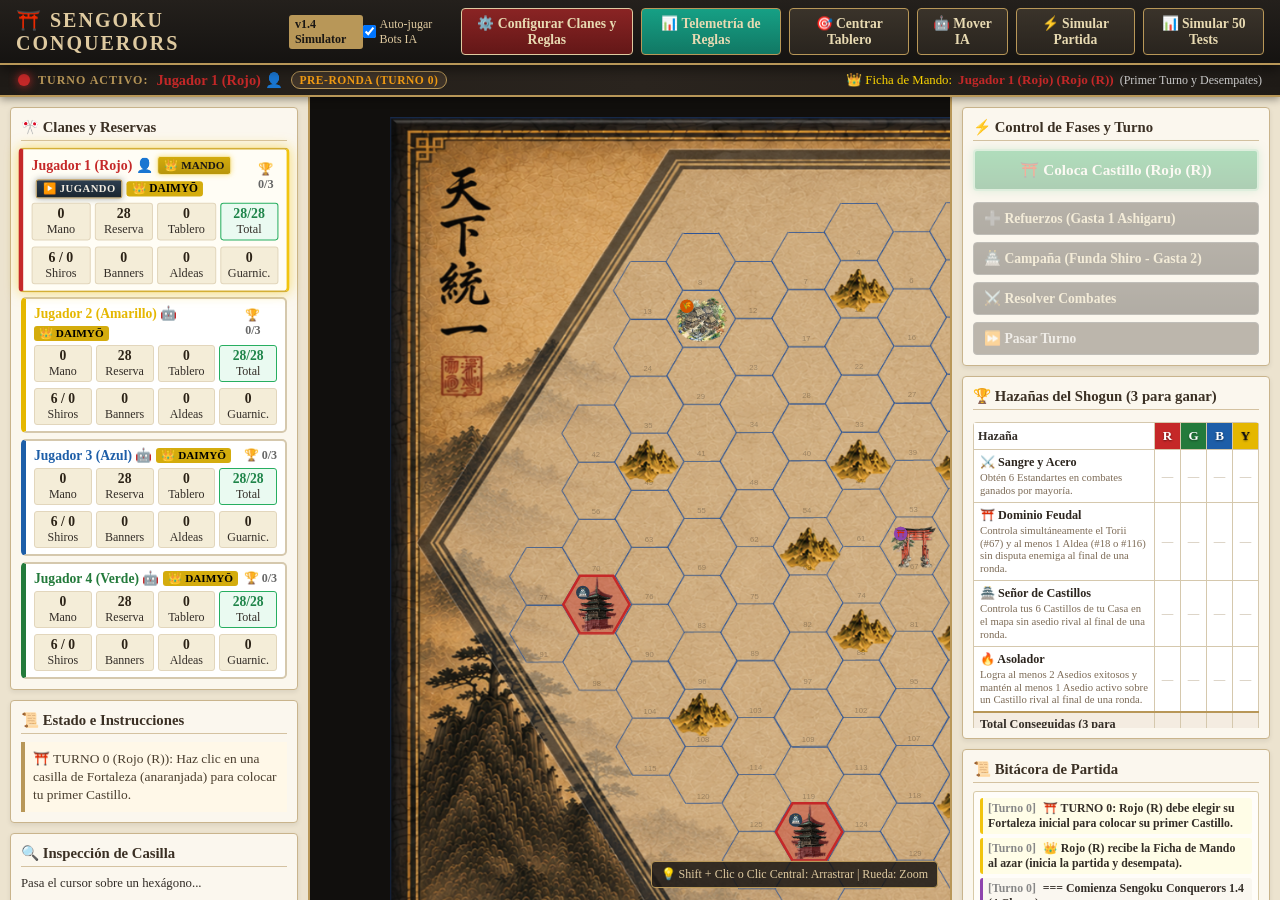
==== index.html @ 1e269d8f "feat: initial commit for Sengoku Conquerors Simulator (Ruleset v1.4 with Coronation & Regicide)" ====
<!DOCTYPE html>
<html lang="es">
<head>
    <meta charset="UTF-8">
    <meta name="viewport" content="width=device-width, initial-scale=1.0">
    <title>Sengoku Conquerors 1.4 - Simulador Táctico</title>
    <link rel="stylesheet" href="style.css">
</head>
<body>

    <!-- Header Navigation -->
    <header>
        <div class="brand">
            <h1>⛩️ Sengoku Conquerors</h1>
            <span class="version-tag">v1.4 Simulator</span>
        </div>
        <div class="top-controls">
            <label style="font-size:0.75rem; color:#dfcaa0; display:flex; align-items:center; gap:4px; cursor:pointer; margin-right:4px;">
                <input type="checkbox" id="chkAutoAi" checked> Auto-jugar Bots IA
            </label>
            <button id="btnOpenConfig" class="primary">⚙️ Configurar Clanes y Reglas</button>
            <button id="btnOpenTelemetry" style="background: linear-gradient(180deg, #16a085 0%, #117864 100%);">📊 Telemetría de Reglas</button>
            <button id="btnResetView">🎯 Centrar Tablero</button>
            <button id="btnAiMove">🤖 Mover IA</button>
            <button id="btnSimulateMatch">⚡ Simular Partida</button>
            <button id="btnSimulate50">📊 Simular 50 Tests</button>
        </div>
    </header>

    <!-- Marcador de Control de Turno y Mando (Ruleset.pdf v1.4) -->
    <div id="turnControlBar" class="turn-control-bar">
        <div class="turn-indicator">
            <span class="turn-dot" id="turnDot"></span>
            <span class="turn-label">TURNO ACTIVO:</span>
            <b id="turnPlayerName" style="color: #e74c3c;">Jugador 1 (Rojo)</b>
            <span class="phase-pill" id="turnPhaseBadge">PRE-RONDA (TURNO 0)</span>
        </div>
        <div class="mando-indicator" id="mandoBadgeContainer">
            <span style="font-size:0.8rem; color:#ffd700;">👑 Ficha de Mando:</span>
            <b id="mandoPlayerName" style="color:#fff;">Rojo</b>
            <span style="font-size:0.75rem; color:#ccc;">(Primer Turno y Desempates)</span>
        </div>
    </div>

    <!-- Banner de Ronda de Coronación y Regicidio -->
    <div id="coronationBanner" class="coronation-banner" style="display:none;">
        <div class="coronation-banner-content">
            <span class="coronation-icon">👑⚔️</span>
            <span id="coronationText"><b>RONDA DE CORONACIÓN:</b> ¡El Aspirante marcha hacia Kioto! ¡Los demás clanes deben aliarse para cometer REGICIDIO!</span>
        </div>
    </div>

    <!-- Main Workspace -->
    <div class="main-container">

        <!-- Left Sidebar: Multi-player Scoreboard & Hex Inspector -->
        <aside class="sidebar">
            <div class="panel-card">
                <h3>🎌 Clanes y Reservas</h3>
                <div id="scoreboardList" class="scoreboard-list">
                    <!-- Cards for each player populated by app.js -->
                </div>
            </div>

            <div class="panel-card">
                <h3>📜 Estado e Instrucciones</h3>
                <div id="actionPrompt" class="prompt-bar">
                    Cargando partida...
                </div>
            </div>

            <!-- Panel Didáctico de Desglose de Combates (Regla 1.4) -->
            <div class="panel-card" id="combatResolutionCard" style="display:none; border-left: 4px solid #c0392b; background:#fffcf9;">
                <div style="display:flex; justify-content:space-between; align-items:center; border-bottom:1px solid #ebd5c8; padding-bottom:4px; margin-bottom:6px;">
                    <h3 style="margin:0; color:#962d22; font-size:0.86rem; display:flex; align-items:center; gap:4px;">
                        ⚔️ Desglose de Combate (Regla 1.4)
                    </h3>
                    <button id="btnCloseCombatCard" style="padding:1px 6px; font-size:0.7rem; background:#dfcaa0; color:#222; border:none; border-radius:3px; cursor:pointer;">✕</button>
                </div>
                <div id="combatResolutionContent" style="font-size:0.76rem; line-height:1.45;">
                    <!-- Rellenado dinámicamente tras cada combate -->
                </div>
            </div>

            <div class="panel-card">
                <h3>🔍 Inspección de Casilla</h3>
                <div id="hexInfoBox" style="font-size:0.8rem; line-height:1.4;">
                    Pasa el cursor sobre un hexágono...
                </div>
            </div>
        </aside>

        <!-- Center: Interactive Canvas -->
        <main class="canvas-wrapper" id="canvasContainer">
            <canvas id="boardCanvas"></canvas>
            <div class="canvas-floating-controls">
                <span style="color:#dfcaa0; font-size:0.75rem;">💡 Shift + Clic o Clic Central: Arrastrar | Rueda: Zoom</span>
            </div>
        </main>

        <!-- Right Sidebar: Actions, Feats & Log -->
        <aside class="sidebar right">
            <div class="panel-card">
                <h3>⚡ Control de Fases y Turno</h3>
                <div class="action-buttons-group">
                    <!-- Big Prominent Flow Transition Button -->
                    <button id="btnNextPhase" class="primary flow-btn">🏹 Pasar a Fase de Maniobras</button>
                    
                    <button id="btnReinforce">➕ Refuerzos (Gasta 1 Ashigaru)</button>
                    <button id="btnCampaign">🏯 Campaña (Funda Shiro - Gasta 2)</button>
                    <button id="btnResolveCombats">⚔️ Resolver Combates</button>
                    <button id="btnPassTurn" style="background:#4a3f35; color:#ddd;">⏩ Pasar Turno</button>
                </div>
            </div>

            <div class="panel-card">
                <h3>🏆 Hazañas del Shogun (3 para ganar)</h3>
                <div id="featsTableContainer" style="overflow-x: auto; max-height: 310px; overflow-y: auto;">
                    <table class="feats-matrix-table" id="featsMatrixTable">
                        <thead>
                            <tr>
                                <th style="text-align:left;">Hazaña</th>
                                <th class="clan-th" style="background:#c52828;" title="Clan Rojo (R)">R</th>
                                <th class="clan-th" style="background:#237a3b;" title="Clan Verde (G)">G</th>
                                <th class="clan-th" style="background:#1d5ea8;" title="Clan Azul (B)">B</th>
                                <th class="clan-th" style="background:#e5b700; color:#111;" title="Clan Amarillo (Y)">Y</th>
                            </tr>
                        </thead>
                        <tbody id="featsTableBody">
                            <!-- Populated dynamically by app.js -->
                        </tbody>
                        <tfoot id="featsTableFoot">
                            <!-- Summary row: Total hazañas por clan -->
                        </tfoot>
                    </table>
                </div>
            </div>

            <div class="panel-card" style="flex: 1; display:flex; flex-direction:column;">
                <h3>📜 Bitácora de Partida</h3>
                <div id="actionLogBox" class="log-box" style="flex:1;">
                    <!-- Log entries -->
                </div>
            </div>
        </aside>

    </div>

    <!-- Modal: Configuración de Jugadores y Reglas -->
    <div id="configModal" class="modal-overlay">
        <div class="modal-content">
            <h2>⚙️ Configuración de Clanes y Reglamento</h2>
            
            <div style="font-size:0.85rem; color:#665544; margin-bottom:4px;">
                Configura los participantes (2 a 4 Clanes) y ajusta las variables de juego para probar variantes:
            </div>

            <div class="modal-field">
                <label for="cfgPlayerCount"><b>Número de Clanes en Partida:</b></label>
                <select id="cfgPlayerCount">
                    <option value="2">2 Clanes (Duelo 1v1 - Sin rotación de Mando)</option>
                    <option value="3">3 Clanes</option>
                    <option value="4" selected>4 Clanes (Recomendado - 4 Fortalezas)</option>
                </select>
            </div>

            <!-- Player Slots Grid -->
            <div class="player-config-grid" id="playerSlotsContainer">
                <!-- Slot 1 -->
                <div class="player-config-card" id="slot1">
                    <div style="font-weight:bold; color:#111;">Clan 1 (Primer Turno / Mando)</div>
                    <div class="modal-field">
                        <label>Nombre:</label>
                        <input type="text" id="p1Name" value="Jugador 1 (Rojo)">
                    </div>
                    <div class="modal-field">
                        <label>Casa:</label>
                        <select id="p1Clan">
                            <option value="rojo" selected>Clan Rojo (Carmín)</option>
                            <option value="amarillo">Clan Amarillo (Dorado)</option>
                            <option value="azul">Clan Azul (Cobalto)</option>
                            <option value="verde">Clan Verde (Esmeralda)</option>
                        </select>
                    </div>
                    <div class="modal-field">
                        <label>Control:</label>
                        <select id="p1Type">
                            <option value="human" selected>Humano (Tú / Amigo)</option>
                            <option value="ai">Bot IA</option>
                        </select>
                    </div>
                </div>

                <!-- Slot 2 -->
                <div class="player-config-card" id="slot2">
                    <div style="font-weight:bold; color:#111;">Clan 2</div>
                    <div class="modal-field">
                        <label>Nombre:</label>
                        <input type="text" id="p2Name" value="Jugador 2 (Amarillo)">
                    </div>
                    <div class="modal-field">
                        <label>Casa:</label>
                        <select id="p2Clan">
                            <option value="rojo">Clan Rojo (Carmín)</option>
                            <option value="amarillo" selected>Clan Amarillo (Dorado)</option>
                            <option value="azul">Clan Azul (Cobalto)</option>
                            <option value="verde">Clan Verde (Esmeralda)</option>
                        </select>
                    </div>
                    <div class="modal-field">
                        <label>Control:</label>
                        <select id="p2Type">
                            <option value="human">Humano (Tú / Amigo)</option>
                            <option value="ai" selected>Bot IA</option>
                        </select>
                    </div>
                </div>

                <!-- Slot 3 -->
                <div class="player-config-card" id="slot3">
                    <div style="font-weight:bold; color:#111;">Clan 3</div>
                    <div class="modal-field">
                        <label>Nombre:</label>
                        <input type="text" id="p3Name" value="Jugador 3 (Azul)">
                    </div>
                    <div class="modal-field">
                        <label>Casa:</label>
                        <select id="p3Clan">
                            <option value="rojo">Clan Rojo (Carmín)</option>
                            <option value="amarillo">Clan Amarillo (Dorado)</option>
                            <option value="azul" selected>Clan Azul (Cobalto)</option>
                            <option value="verde">Clan Verde (Esmeralda)</option>
                        </select>
                    </div>
                    <div class="modal-field">
                        <label>Control:</label>
                        <select id="p3Type">
                            <option value="human">Humano (Tú / Amigo)</option>
                            <option value="ai" selected>Bot IA</option>
                        </select>
                    </div>
                </div>

                <!-- Slot 4 -->
                <div class="player-config-card" id="slot4" style="opacity:1;">
                    <div style="font-weight:bold; color:#111;">Clan 4</div>
                    <div class="modal-field">
                        <label>Nombre:</label>
                        <input type="text" id="p4Name" value="Jugador 4 (Verde)">
                    </div>
                    <div class="modal-field">
                        <label>Casa:</label>
                        <select id="p4Clan">
                            <option value="rojo">Clan Rojo (Carmín)</option>
                            <option value="amarillo">Clan Amarillo (Dorado)</option>
                            <option value="azul">Clan Azul (Cobalto)</option>
                            <option value="verde" selected>Clan Verde (Esmeralda)</option>
                        </select>
                    </div>
                    <div class="modal-field">
                        <label>Control:</label>
                        <select id="p4Type">
                            <option value="human">Humano (Tú / Amigo)</option>
                            <option value="ai" selected>Bot IA</option>
                        </select>
                    </div>
                </div>
            </div>

            <!-- Modificadores de Reglas para Pruebas -->
            <div style="font-weight:bold; color:#3b3024; margin-top:6px; border-top:1px solid #d5c8ad; padding-top:8px;">
                🛠️ Ajustes de Reglamento para Pruebas:
            </div>
            <div class="rules-config-grid">
                <div class="modal-field">
                    <label>Reclutamiento Base:</label>
                    <input type="number" id="ruleDrawBase" value="3" min="1" max="10">
                </div>
                <div class="modal-field">
                    <label>Bonus por Aldea (+1 Leva):</label>
                    <input type="number" id="ruleAldeaBonus" value="1" min="0" max="5">
                </div>
                <div class="modal-field">
                    <label>Coste de Campaña:</label>
                    <input type="number" id="ruleCampaignCost" value="2" min="1" max="5">
                </div>
                <div class="modal-field">
                    <label>Movimientos por Turno:</label>
                    <input type="number" id="ruleMaxMoves" value="3" min="1" max="10">
                </div>
                <div class="modal-field">
                    <label>Hazañas para Ganar:</label>
                    <input type="number" id="ruleFeatsToWin" value="3" min="1" max="7">
                </div>
                <div class="modal-field">
                    <label>Reserva de Tropas:</label>
                    <input type="number" id="ruleReserveTroops" value="28" min="5" max="50">
                </div>
            </div>

            <div style="display:flex; justify-content:flex-end; gap:8px; margin-top:12px;">
                <button onclick="document.getElementById('configModal').style.display='none'">Cerrar</button>
                <button id="btnStartGameConfirm" class="primary">🎌 Iniciar Partida (Turno 0)</button>
            </div>
        </div>
    </div>

    <!-- Modal: Dashboard de Telemetría de Reglas v1.4 -->
    <div id="telemetryModal" class="modal-overlay">
        <div class="modal-content" style="max-width: 760px;">
            <h2>📊 Dashboard de Telemetría y Balance (Reglamento v1.4)</h2>
            <div style="font-size:0.85rem; color:#665544; margin-bottom:12px;">
                Métricas en vivo para evaluar cómo se comportan las reglas físicas al ser interpretadas en simulación:
            </div>

            <div class="telemetry-grid">
                <!-- Card 1: Combates y Mayorías -->
                <div class="telemetry-card">
                    <h4>⚔️ Combates y Mayorías</h4>
                    <div class="telemetry-stat"><span class="t-label">Combates Totales:</span> <b id="statCombatsTotal">0</b></div>
                    <div class="telemetry-stat"><span class="t-label">Victorias Mayoría (B - 1):</span> <b id="statCombatsMajority">0</b></div>
                    <div class="telemetry-stat"><span class="t-label">Choques Paridad (Iguales):</span> <b id="statCombatsEqual">0</b></div>
                    <div class="telemetry-stat"><span class="t-label">Estandartes Ganados:</span> <b id="statBannersAwarded" style="color:#c52828;">0</b></div>
                    <div class="telemetry-stat"><span class="t-label">Mitigaciones Guarnición:</span> <b id="statGarrisonSaves" style="color:#27ae60;">0</b></div>
                    <div class="telemetry-stat"><span class="t-label">Soporte Asedio Defendido:</span> <b id="statSiegeSupports" style="color:#c0392b;">0</b></div>
                    <div class="telemetry-stat"><span class="t-label">🏃 Retiradas con Honor:</span> <b id="statTacticalRetreats" style="color:#2980b9;">0</b></div>
                    <div class="telemetry-stat"><span class="t-label">🚩 Gritos de Guerra:</span> <b id="statBannersSpentWarCry" style="color:#d35400;">0</b></div>
                    <div class="telemetry-stat"><span class="t-label">⚔️ Combates con Flanqueo:</span> <b id="statFlankingCombats" style="color:#16a085;">0</b></div>
                    <div class="telemetry-stat"><span class="t-label">👑 Daimyōs Caídos:</span> <b id="statLeadersDefeated" style="color:#e67e22;">0</b></div>
                </div>

                <!-- Card 2: Castillos y Asedios -->
                <div class="telemetry-card">
                    <h4>🏯 Fortalezas y Asedios</h4>
                    <div class="telemetry-stat"><span class="t-label">Campañas Fundadas:</span> <b id="statCampaignsExecuted">0</b></div>
                    <div class="telemetry-stat"><span class="t-label">Castillos Activos en Mapa:</span> <b id="statActiveShiros">0</b></div>
                    <div class="telemetry-stat"><span class="t-label">Castillos Libres (Sin Asedio):</span> <b id="statUnbesiegedShiros">0</b></div>
                    <div class="telemetry-stat"><span class="t-label">Guarniciones Fijas:</span> <b id="statGarrisonsFormed">0</b></div>
                    <div class="telemetry-stat"><span class="t-label">Asedios Exitosos:</span> <b id="statSiegesSuccess">0</b></div>
                    <div class="telemetry-stat"><span class="t-label">Asedios Repelidos:</span> <b id="statSiegesRepelled" style="color:#27ae60;">0</b></div>
                </div>

                <!-- Card 3: Puntos de Interés y Maniobras -->
                <div class="telemetry-card">
                    <h4>🌾 Aldeas, Torii y Maniobras</h4>
                    <div class="telemetry-stat"><span class="t-label">Levas Extra por Aldeas:</span> <b id="statAldeaExtraTroops" style="color:#d35400;">0</b></div>
                    <div class="telemetry-stat"><span class="t-label">1ª Aldea Reclamada:</span> <b id="statFirstAldeaTurn">-</b></div>
                    <div class="telemetry-stat"><span class="t-label">1er Torii Reclamado:</span> <b id="statFirstToriiTurn">-</b></div>
                    <div class="telemetry-stat"><span class="t-label">Refuerzos Desplegados:</span> <b id="statReinforcementsPlaced">0</b></div>
                    <div class="telemetry-stat"><span class="t-label">Movimientos Realizados:</span> <b id="statTotalMoves">0</b></div>
                </div>

                <!-- Card 4: Tablero de Hazañas (4 Oficiales) -->
                <div class="telemetry-card">
                    <h4>🏆 Progreso de 4 Hazañas</h4>
                    <div class="telemetry-stat"><span class="t-label">⚔️ Sangre y Acero (5 Banners):</span> <b id="statFeatBanners">0</b></div>
                    <div class="telemetry-stat"><span class="t-label">⛩️ Dominio Feudal (Torii+Aldea):</span> <b id="statFeatAldea">0</b></div>
                    <div class="telemetry-stat"><span class="t-label">🏯 Señor de Castillos (5 Libres):</span> <b id="statFeatShiros">0</b></div>
                    <div class="telemetry-stat"><span class="t-label">🔥 Asolador (1 Asedio Activo):</span> <b id="statFeatSiege">0</b></div>
                </div>

                <!-- Card 5: Dinámica del Mando y Fin de Partida -->
                <div class="telemetry-card">
                    <h4>👑 Mando y Ronda Final</h4>
                    <div class="telemetry-stat"><span class="t-label">Poseedor del Mando:</span> <b id="statMandoHolder">-</b></div>
                    <div class="telemetry-stat"><span class="t-label">Ronda Final Activada:</span> <b id="statFinalRoundStatus">No</b></div>
                    <div class="telemetry-stat"><span class="t-label">Ronda de Activación:</span> <b id="statFinalRoundTurn">-</b></div>
                    <div class="telemetry-stat"><span class="t-label">Desempates por Mando:</span> <b id="statMandoTiebreaks">0</b></div>
                </div>

                <!-- Card 6: Ley de Conservación -->
                <div class="telemetry-card">
                    <h4>🔒 Auditoría Estricta</h4>
                    <div class="telemetry-stat"><span class="t-label">Conservación de Tropas:</span> <b style="color:#27ae60;">28 / 28 (100%)</b></div>
                    <div class="telemetry-stat" style="font-size:0.75rem; color:#666; margin-top:4px;">
                        <span>Mano + Reserva + Tablero (Móviles, Guarniciones y Asedios) es matemáticamente inviolable.</span>
                    </div>
                </div>
            </div>

            <div style="display:flex; justify-content:flex-end; gap:8px; margin-top:16px;">
                <button onclick="document.getElementById('telemetryModal').style.display='none'">Cerrar Dashboard</button>
            </div>
        </div>
    </div>

    <!-- Modal: Reacciones Opcionales de Combate (Regla v1.4) -->
    <div id="reactionModal" class="modal-overlay" style="display:none; z-index:1000;">
        <div class="modal-content" style="max-width: 530px; border: 2px solid #b89758; background: #fffcf9;">
            <h2 style="color: #962d22; font-size: 1.15rem; display: flex; align-items: center; gap: 8px;">
                ⚔️ Opciones de Reacción en Combate (Hex #<span id="reactionHexId">-</span>)
            </h2>
            <div id="reactionCombatDesc" style="font-size: 0.82rem; color: #4a3f35; line-height: 1.45; background: #fdf6e7; padding: 10px; border-radius: 5px; border-left: 4px solid #b89758;">
                <!-- Desglose de fuerzas y bajas base -->
            </div>

            <div id="reactionOptionsContainer" style="display: flex; flex-direction: column; gap: 8px; margin-top: 8px;">
                <!-- Opciones interactivas con checkbox -->
            </div>

            <div style="display: flex; justify-content: flex-end; gap: 10px; margin-top: 14px; border-top: 1px solid #ebd5c8; padding-top: 10px;">
                <button id="btnSkipReactions" style="background: #665544; color: #fff;">⏩ No Usar Reacciones</button>
                <button id="btnConfirmReactions" class="primary" style="background: linear-gradient(180deg, #27ae60 0%, #1e8449 100%);">⚔️ Confirmar y Resolver</button>
            </div>
        </div>
    </div>

    <!-- Scripts -->
    <script src="js/hex_grid_data.js"></script>
    <script src="js/game_engine.js"></script>
    <script src="js/renderer.js"></script>
    <script src="js/app.js"></script>
</body>
</html>
---- style.css ----
/* Sengoku Conquerors 1.4 - Simulator Stylesheet */
* {
    box-sizing: border-box;
    margin: 0;
    padding: 0;
    font-family: 'Georgia', 'Noto Serif', serif;
}

body {
    background-color: #1a1714;
    color: #332d27;
    height: 100vh;
    display: flex;
    flex-direction: column;
    overflow: hidden;
}

/* Header & Top Bar */
header {
    background: linear-gradient(180deg, #24201c 0%, #151311 100%);
    border-bottom: 2px solid #b89758;
    color: #e8dab2;
    padding: 8px 16px;
    display: flex;
    justify-content: space-between;
    align-items: center;
    box-shadow: 0 4px 12px rgba(0,0,0,0.5);
    z-index: 10;
}

.brand {
    display: flex;
    align-items: center;
    gap: 12px;
}

.brand h1 {
    font-size: 1.25rem;
    letter-spacing: 2px;
    color: #dfcaa0;
    text-transform: uppercase;
}

.brand .version-tag {
    background: #b89758;
    color: #1a1714;
    font-size: 0.75rem;
    font-weight: bold;
    padding: 2px 6px;
    border-radius: 3px;
}

.top-controls {
    display: flex;
    gap: 8px;
    align-items: center;
}

button {
    background: linear-gradient(180deg, #3a332a 0%, #29241e 100%);
    color: #e8dab2;
    border: 1px solid #b89758;
    padding: 6px 14px;
    font-size: 0.85rem;
    cursor: pointer;
    border-radius: 4px;
    transition: all 0.2s ease;
    font-weight: bold;
}

button:hover:not(:disabled) {
    background: #b89758;
    color: #1a1714;
    box-shadow: 0 0 8px #b89758;
}

button:disabled {
    opacity: 0.35;
    cursor: not-allowed;
    border-color: #555;
}

button.primary {
    background: linear-gradient(180deg, #8a2424 0%, #631717 100%);
    border-color: #dfcaa0;
}

button.primary:hover:not(:disabled) {
    background: #a82e2e;
    color: #fff;
}

/* Big Flow Transition Button */
.flow-btn {
    font-size: 0.95rem !important;
    padding: 10px 14px !important;
    background: linear-gradient(180deg, #27ae60 0%, #1e8449 100%) !important;
    border: 2px solid #a9dfbf !important;
    box-shadow: 0 0 10px rgba(39, 174, 96, 0.4);
    color: #ffffff !important;
    text-align: center !important;
    margin-bottom: 4px;
}

.flow-btn:hover:not(:disabled) {
    background: #2ecc71 !important;
    box-shadow: 0 0 14px rgba(46, 204, 113, 0.7);
}

/* Main Layout */
.main-container {
    display: flex;
    flex: 1;
    height: calc(100vh - 54px);
    overflow: hidden;
}

/* Sidebars */
.sidebar {
    width: 310px;
    background: #ece3cf;
    border-right: 2px solid #b89758;
    display: flex;
    flex-direction: column;
    padding: 10px;
    gap: 10px;
    overflow-y: auto;
    box-shadow: 2px 0 10px rgba(0,0,0,0.3);
}

.sidebar.right {
    width: 330px;
    border-right: none;
    border-left: 2px solid #b89758;
}

.panel-card {
    background: #fbf7ee;
    border: 1px solid #c9b48c;
    border-radius: 4px;
    padding: 10px;
    box-shadow: 0 2px 5px rgba(0,0,0,0.08);
}

.panel-card h3 {
    font-size: 0.92rem;
    color: #3b3024;
    border-bottom: 1px solid #d4c2a1;
    padding-bottom: 4px;
    margin-bottom: 8px;
    display: flex;
    justify-content: space-between;
}

/* All Players Scoreboard (Persistent) */
.scoreboard-list {
    display: flex;
    flex-direction: column;
    gap: 6px;
}

.player-score-card {
    background: #fff;
    border: 2px solid #d5c8ad;
    border-radius: 5px;
    padding: 6px 8px;
    display: flex;
    flex-direction: column;
    gap: 4px;
    transition: all 0.25s ease;
}

.player-score-card.active-turn {
    border-color: #d4af37;
    background: #fffdf5;
    box-shadow: 0 0 8px rgba(212, 175, 55, 0.7);
    transform: scale(1.02);
}

.score-card-header {
    display: flex;
    justify-content: space-between;
    align-items: center;
    font-weight: bold;
    font-size: 0.85rem;
}

.score-stats-row {
    display: grid;
    grid-template-columns: repeat(4, 1fr);
    gap: 4px;
    font-size: 0.75rem;
    text-align: center;
}

.stat-pill {
    background: #f4edd8;
    padding: 2px 4px;
    border-radius: 3px;
    border: 1px solid #e2d6bc;
}

.stat-pill b {
    display: block;
    font-size: 0.85rem;
    color: #2b2216;
}

/* Turn Prompter & Instructions */
.prompt-bar {
    background: #fff8e8;
    border-left: 4px solid #b89758;
    padding: 8px;
    font-size: 0.84rem;
    line-height: 1.35;
    color: #4a3e2e;
}

/* Action Controls Panel */
.action-buttons-group {
    display: flex;
    flex-direction: column;
    gap: 7px;
}

.action-buttons-group button {
    text-align: left;
    padding: 7px 10px;
    font-size: 0.85rem;
}

/* Feats List */
.feats-container {
    display: flex;
    flex-direction: column;
    gap: 5px;
    max-height: 180px;
    overflow-y: auto;
}

.feat-item {
    background: #fff;
    border: 1px solid #d8caa7;
    border-radius: 4px;
    padding: 5px 7px;
    font-size: 0.76rem;
    transition: all 0.2s;
}

.feat-item.feat-claimed {
    background: #fcf5e3;
    border-color: #b89758;
    box-shadow: 0 0 5px rgba(184, 151, 88, 0.4);
}

.feat-header {
    display: flex;
    justify-content: space-between;
    align-items: center;
    font-weight: bold;
    margin-bottom: 2px;
}

.feat-desc {
    font-size: 0.7rem;
    color: #665b4c;
}

.feat-badge {
    font-size: 0.68rem;
    padding: 1px 5px;
    border-radius: 3px;
    font-weight: bold;
}

.feat-open {
    color: #887a66;
    font-size: 0.68rem;
}

/* Canvas Viewport */
.canvas-wrapper {
    flex: 1;
    position: relative;
    background: #110f0d;
    overflow: hidden;
    cursor: crosshair;
}

#boardCanvas {
    width: 100%;
    height: 100%;
    display: block;
}

.canvas-floating-controls {
    position: absolute;
    bottom: 12px;
    right: 12px;
    background: rgba(26, 23, 20, 0.85);
    border: 1px solid #b89758;
    padding: 5px 9px;
    border-radius: 4px;
    display: flex;
    gap: 6px;
}

/* Action Log */
.log-box {
    height: 150px;
    overflow-y: auto;
    background: #fffdf9;
    border: 1px solid #d8caa7;
    border-radius: 3px;
    padding: 6px;
    font-size: 0.74rem;
    display: flex;
    flex-direction: column;
    gap: 4px;
}

.log-entry {
    padding: 3px 5px;
    border-radius: 3px;
    border-left: 3px solid #ccc;
    background: #faf7f0;
}

.log-action { border-color: #3498db; }
.log-combat { border-color: #e74c3c; background: #fdf2f2; }
.log-feat { border-color: #f1c40f; background: #fffde7; font-weight: bold; }
.log-system { border-color: #8e44ad; font-weight: bold; }
.log-warning { border-color: #e67e22; background: #fef9e7; }
.log-time { color: #888; margin-right: 4px; font-weight: bold; }

/* Modals */
.modal-overlay {
    position: fixed;
    top: 0; left: 0; right: 0; bottom: 0;
    background: rgba(0,0,0,0.75);
    display: none;
    justify-content: center;
    align-items: center;
    z-index: 100;
}

.modal-content {
    background: #fcf7ee;
    border: 3px solid #b89758;
    border-radius: 8px;
    width: 620px;
    max-height: 90vh;
    overflow-y: auto;
    padding: 20px;
    box-shadow: 0 10px 30px rgba(0,0,0,0.8);
    display: flex;
    flex-direction: column;
    gap: 14px;
}

.modal-content h2 {
    color: #3b3024;
    border-bottom: 2px solid #b89758;
    padding-bottom: 6px;
    font-size: 1.25rem;
}

.player-config-grid {
    display: grid;
    grid-template-columns: 1fr 1fr;
    gap: 10px;
}

.player-config-card {
    background: #fff;
    border: 1px solid #d5c8ad;
    padding: 10px;
    border-radius: 5px;
    display: flex;
    flex-direction: column;
    gap: 6px;
}

.rules-config-grid {
    display: grid;
    grid-template-columns: repeat(3, 1fr);
    gap: 8px;
}

.modal-field {
    display: flex;
    flex-direction: column;
    gap: 3px;
    font-size: 0.82rem;
}

.modal-field select, .modal-field input {
    padding: 5px 7px;
    border: 1px solid #b89758;
    background: #fff;
    border-radius: 4px;
    font-family: inherit;
    font-size: 0.82rem;
}

/* Marcador de Control de Turno y Mando (Ruleset.pdf v1.4) */
.turn-control-bar {
    background: linear-gradient(90deg, #1f1b17 0%, #2a241e 50%, #1f1b17 100%);
    border-bottom: 2px solid #b89758;
    padding: 6px 18px;
    display: flex;
    justify-content: space-between;
    align-items: center;
    box-shadow: 0 2px 8px rgba(0,0,0,0.4);
    z-index: 9;
}

.turn-indicator {
    display: flex;
    align-items: center;
    gap: 8px;
    font-size: 0.9rem;
    color: #e8dab2;
}

.turn-dot {
    width: 12px;
    height: 12px;
    border-radius: 50%;
    background-color: #c52828;
    box-shadow: 0 0 8px #c52828;
    animation: pulseDot 1.5s infinite;
}

@keyframes pulseDot {
    0% { transform: scale(0.9); opacity: 0.8; }
    50% { transform: scale(1.25); opacity: 1; }
    100% { transform: scale(0.9); opacity: 0.8; }
}

.turn-label {
    font-size: 0.75rem;
    letter-spacing: 1px;
    color: #b89758;
    font-weight: bold;
}

.phase-pill {
    background: #3e3328;
    color: #f1c40f;
    border: 1px solid #b89758;
    font-size: 0.72rem;
    padding: 2px 8px;
    border-radius: 12px;
    font-weight: bold;
    letter-spacing: 0.5px;
}

.mando-indicator {
    display: flex;
    align-items: center;
    gap: 6px;
    font-size: 0.82rem;
}

.mando-badge {
    background: linear-gradient(180deg, #d4ac0d 0%, #b7950b 100%);
    color: #1a1714;
    font-size: 0.68rem;
    font-weight: bold;
    padding: 2px 6px;
    border-radius: 4px;
    border: 1px solid #f9e79f;
    box-shadow: 0 0 5px rgba(241, 196, 15, 0.4);
}

.playing-now-badge {
    background: linear-gradient(180deg, #2c3e50 0%, #1a252f 100%);
    color: #f3ede2;
    font-size: 0.65rem;
    font-weight: bold;
    padding: 2px 6px;
    border-radius: 3px;
    border: 1px solid #b89758;
    margin-left: 4px;
    box-shadow: 0 0 6px rgba(44, 62, 80, 0.45);
    letter-spacing: 0.5px;
}

/* Dashboard de Telemetría */
.telemetry-grid {
    display: grid;
    grid-template-columns: 1fr 1fr;
    gap: 12px;
}

.telemetry-card {
    background: #fff;
    border: 1px solid #d5c8ad;
    border-radius: 6px;
    padding: 12px;
    display: flex;
    flex-direction: column;
    gap: 8px;
}

.telemetry-card h4 {
    font-size: 0.9rem;
    color: #2c251e;
    border-bottom: 1px solid #e8dab2;
    padding-bottom: 4px;
}

.telemetry-stat {
    display: flex;
    justify-content: space-between;
    font-size: 0.82rem;
    color: #4a3f35;
}

.telemetry-stat .t-label {
    color: #665544;
}

.active-turn {
    box-shadow: 0 0 12px rgba(241, 196, 15, 0.55) !important;
    border-right: 3px solid #f1c40f !important;
}

/* Tabla Matriz de Hazañas con Iniciales RGBY */
.feats-matrix-table {
    width: 100%;
    border-collapse: collapse;
    font-size: 0.76rem;
    margin-top: 4px;
    background: #fff;
    border-radius: 4px;
    overflow: hidden;
}

.feats-matrix-table th, .feats-matrix-table td {
    padding: 5px 4px;
    border: 1px solid #d5c8ad;
    text-align: center;
}

.feats-matrix-table th.clan-th {
    color: #ffffff;
    font-weight: bold;
    font-size: 0.82rem;
    width: 26px;
    text-shadow: 0 1px 2px rgba(0,0,0,0.5);
}

.feats-matrix-table td.feat-name-cell {
    text-align: left;
    font-weight: bold;
    color: #2c251e;
    padding-left: 6px;
}

.feats-matrix-table .feat-desc-sub {
    font-weight: normal;
    font-size: 0.67rem;
    color: #7d6b56;
    display: block;
    line-height: 1.2;
    margin-top: 1px;
}

.feat-cell-claimed {
    background: #fcf3cf;
    font-weight: bold;
    font-size: 0.85rem;
}

.feat-cell-open {
    color: #c9bca8;
    font-size: 0.72rem;
}

.feat-badge-initial {
    display: inline-block;
    width: 19px;
    height: 19px;
    line-height: 19px;
    border-radius: 50%;
    font-size: 0.72rem;
    font-weight: bold;
    text-align: center;
    color: #fff;
    box-shadow: 0 1px 3px rgba(0,0,0,0.3);
}

.reaction-card {
    background: #fff;
    border: 1px solid #d5c8ad;
    border-radius: 5px;
    padding: 8px 10px;
    display: flex;
    flex-direction: column;
    gap: 6px;
}

.reaction-card-header {
    display: flex;
    justify-content: space-between;
    align-items: center;
    font-weight: bold;
    font-size: 0.85rem;
    border-bottom: 1px dashed #e0d5c1;
    padding-bottom: 4px;
}

.reaction-toggle-row {
    display: flex;
    align-items: center;
    gap: 8px;
    font-size: 0.82rem;
    cursor: pointer;
    background: #faf6ee;
    padding: 6px 8px;
    border-radius: 4px;
    border: 1px solid #e5dac6;
    transition: background 0.15s ease;
}

.reaction-toggle-row:hover {
    background: #f5eedf;
}

.reaction-toggle-row input[type="checkbox"] {
    width: 16px;
    height: 16px;
    accent-color: #27ae60;
    cursor: pointer;
}

/* Banner de Ronda de Coronación y Regicidio */
.coronation-banner {
    background: linear-gradient(90deg, #7b1113 0%, #a93226 50%, #7b1113 100%);
    border-bottom: 2px solid #ffd700;
    color: #ffffff;
    padding: 7px 18px;
    display: flex;
    justify-content: center;
    align-items: center;
    box-shadow: 0 4px 12px rgba(169, 50, 38, 0.6);
    z-index: 10;
    animation: coronationGlow 2s infinite alternate;
}

@keyframes coronationGlow {
    from { box-shadow: 0 2px 8px rgba(241, 196, 15, 0.4); }
    to { box-shadow: 0 4px 16px rgba(241, 196, 15, 0.85); }
}

.coronation-banner-content {
    display: flex;
    align-items: center;
    gap: 10px;
    font-size: 0.86rem;
    font-weight: 500;
    text-shadow: 1px 1px 2px rgba(0,0,0,0.7);
}

.coronation-banner-content b {
    color: #ffd700;
    font-weight: bold;
    letter-spacing: 0.5px;
}
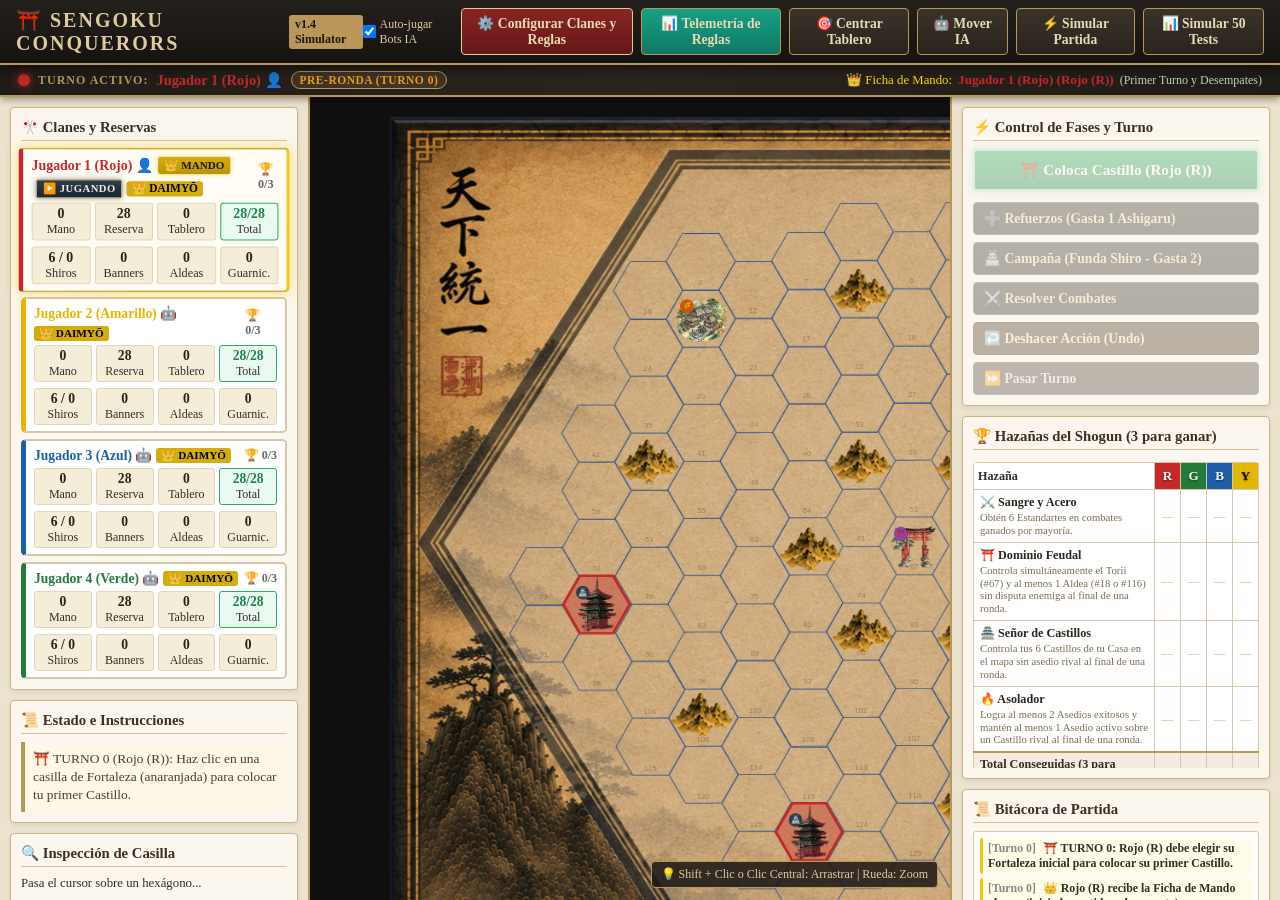
==== commit 6d62f002: "feat: mejoras del simulador v1.4 (deshacer turno, eleccion de lider, flanqueo +1, sacrificio defensi" ====
--- a/index.html
+++ b/index.html
@@ -109,6 +109,7 @@
                     <button id="btnReinforce">➕ Refuerzos (Gasta 1 Ashigaru)</button>
                     <button id="btnCampaign">🏯 Campaña (Funda Shiro - Gasta 2)</button>
                     <button id="btnResolveCombats">⚔️ Resolver Combates</button>
+                    <button id="btnUndoAction" style="background:#5c4a3b; color:#ffe8b3;" title="Deshacer última acción de tu turno (Ctrl+Z)">↩️ Deshacer Acción (Undo)</button>
                     <button id="btnPassTurn" style="background:#4a3f35; color:#ddd;">⏩ Pasar Turno</button>
                 </div>
             </div>
@@ -324,7 +325,7 @@
                     <div class="telemetry-stat"><span class="t-label">Mitigaciones Guarnición:</span> <b id="statGarrisonSaves" style="color:#27ae60;">0</b></div>
                     <div class="telemetry-stat"><span class="t-label">Soporte Asedio Defendido:</span> <b id="statSiegeSupports" style="color:#c0392b;">0</b></div>
                     <div class="telemetry-stat"><span class="t-label">🏃 Retiradas con Honor:</span> <b id="statTacticalRetreats" style="color:#2980b9;">0</b></div>
-                    <div class="telemetry-stat"><span class="t-label">🚩 Gritos de Guerra:</span> <b id="statBannersSpentWarCry" style="color:#d35400;">0</b></div>
+                    <div class="telemetry-stat"><span class="t-label">🚩 Estandartes Sacrificados:</span> <b id="statBannersSpentWarCry" style="color:#d35400;">0</b></div>
                     <div class="telemetry-stat"><span class="t-label">⚔️ Combates con Flanqueo:</span> <b id="statFlankingCombats" style="color:#16a085;">0</b></div>
                     <div class="telemetry-stat"><span class="t-label">👑 Daimyōs Caídos:</span> <b id="statLeadersDefeated" style="color:#e67e22;">0</b></div>
                 </div>
@@ -384,12 +385,52 @@
         </div>
     </div>
 
+    <!-- Modal: Elección de Unidad a Mover (Daimyō vs Ashigaru) -->
+    <div id="unitChoiceModal" class="modal-overlay" style="display:none; z-index:1002;">
+        <div class="modal-content" style="max-width: 440px; border: 2px solid #b89758; text-align: center; background: #fffcf9;">
+            <h2 style="font-size: 1.15rem; color: #962d22; margin-bottom: 8px;">
+                👑 Selección de Unidad a Mover
+            </h2>
+            <div id="unitChoiceDesc" style="font-size: 0.83rem; color: #4a3f35; margin-bottom: 14px; line-height: 1.4;">
+                Hay tropas agrupadas junto al Daimyō en la casilla de origen. Elige qué unidad deseas avanzar:
+            </div>
+            <div style="display: flex; flex-direction: column; gap: 10px; margin-bottom: 14px;">
+                <button id="btnChooseLeader" class="primary" style="background: linear-gradient(180deg, #d4ac0d 0%, #b7950b 100%); color: #111; font-weight: bold; padding: 11px; font-size: 0.88rem; border-color: #ffd700;">
+                    👑 Mover Daimyō (+2 Poder en Combates)
+                </button>
+                <button id="btnChooseAshigaru" style="background: #4a3f35; color: #fff; padding: 11px; font-size: 0.88rem;">
+                    ⚔️ Mover Ashigaru (Tropa regular, +1 Poder)
+                </button>
+            </div>
+            <div style="text-align: right;">
+                <button id="btnCancelUnitChoice" style="background: #887766; color: #fff; font-size: 0.78rem; padding: 4px 10px;">Cancelar</button>
+            </div>
+        </div>
+    </div>
+
     <!-- Modal: Reacciones Opcionales de Combate (Regla v1.4) -->
     <div id="reactionModal" class="modal-overlay" style="display:none; z-index:1000;">
         <div class="modal-content" style="max-width: 530px; border: 2px solid #b89758; background: #fffcf9;">
-            <h2 style="color: #962d22; font-size: 1.15rem; display: flex; align-items: center; gap: 8px;">
-                ⚔️ Opciones de Reacción en Combate (Hex #<span id="reactionHexId">-</span>)
-            </h2>
+            <div style="display:flex; justify-content:space-between; align-items:center; border-bottom:1px solid #ebd5c8; padding-bottom:6px; margin-bottom:10px;">
+                <h2 style="color: #962d22; font-size: 1.15rem; margin:0; display: flex; align-items: center; gap: 8px;">
+                    ⚔️ Opciones de Combate (Hex #<span id="reactionHexId">-</span>)
+                </h2>
+                <div style="display:flex; gap:6px; align-items:center;">
+                    <button id="btnMinimizeReactionModal" title="Minimizar ventana para ver el tablero completo" style="padding:4px 9px; font-size:0.75rem; background:#4a3f35; color:#ffe8b3; border:1px solid #b89758; border-radius:3px; cursor:pointer;">
+                        🗕 Minimizar Tablero
+                    </button>
+                </div>
+            </div>
+
+            <!-- Mini Screenshot del Hexágono de Combate y Vecinos -->
+            <div id="combatMiniCanvasContainer" style="text-align:center; margin-bottom:10px; background:#f4ece1; border:1px solid #d5c8ad; border-radius:6px; padding:6px;">
+                <div style="font-size:0.73rem; color:#665544; font-weight:bold; margin-bottom:4px; display:flex; justify-content:space-between; align-items:center; padding:0 4px;">
+                    <span>📸 Vista Táctica del Combate y Flancos</span>
+                    <span style="font-size:0.7rem; color:#887766;">(Centro: Combate | Bordes verdes: Flanqueo)</span>
+                </div>
+                <canvas id="combatMiniCanvas" width="360" height="190" style="max-width:100%; height:auto; background:#f5ebcf; border-radius:4px; box-shadow:0 1px 4px rgba(0,0,0,0.15); display:block; margin:0 auto;"></canvas>
+            </div>
+
             <div id="reactionCombatDesc" style="font-size: 0.82rem; color: #4a3f35; line-height: 1.45; background: #fdf6e7; padding: 10px; border-radius: 5px; border-left: 4px solid #b89758;">
                 <!-- Desglose de fuerzas y bajas base -->
             </div>
@@ -403,6 +444,14 @@
                 <button id="btnConfirmReactions" class="primary" style="background: linear-gradient(180deg, #27ae60 0%, #1e8449 100%);">⚔️ Confirmar y Resolver</button>
             </div>
         </div>
+    </div>
+
+    <!-- Floating Pill al Minimizar Modal de Combate -->
+    <div id="minimizedCombatPill" class="minimized-combat-pill" style="display:none;">
+        <span style="font-size:0.84rem;">⚔️ <b>Combate pendiente en Hex #<span id="minimizedCombatHexId">-</span></b></span>
+        <button id="btnRestoreReactionModal" class="primary" style="padding:4px 12px; font-size:0.78rem;">
+            🗖 Restaurar Opciones
+        </button>
     </div>
 
     <!-- Scripts -->
--- a/style.css
+++ b/style.css
@@ -669,3 +669,50 @@
     font-weight: bold;
     letter-spacing: 0.5px;
 }
+
+/* Floating Pill al Minimizar Modal de Combate */
+.minimized-combat-pill {
+    position: fixed;
+    bottom: 24px;
+    right: 28px;
+    background: linear-gradient(180deg, #2c221a 0%, #1a1410 100%);
+    color: #ffd700;
+    border: 2px solid #e74c3c;
+    border-radius: 30px;
+    padding: 10px 18px;
+    display: flex;
+    align-items: center;
+    gap: 14px;
+    box-shadow: 0 6px 20px rgba(0, 0, 0, 0.55);
+    z-index: 1001;
+    animation: combatPillPulse 2s infinite alternate;
+}
+
+@keyframes combatPillPulse {
+    0% {
+        box-shadow: 0 0 10px rgba(231, 76, 60, 0.5);
+        border-color: #e74c3c;
+    }
+    100% {
+        box-shadow: 0 0 20px rgba(241, 196, 15, 0.85);
+        border-color: #f1c40f;
+    }
+}
+
+#btnUndoAction {
+    transition: all 0.2s ease;
+}
+
+#btnUndoAction:hover:not(:disabled) {
+    background: #7a634e !important;
+    color: #ffffff !important;
+    border-color: #ffd700 !important;
+    box-shadow: 0 0 8px rgba(255, 215, 0, 0.4);
+}
+
+#btnUndoAction:disabled {
+    opacity: 0.4;
+    cursor: not-allowed;
+    border-color: #4a3e35;
+}
+
